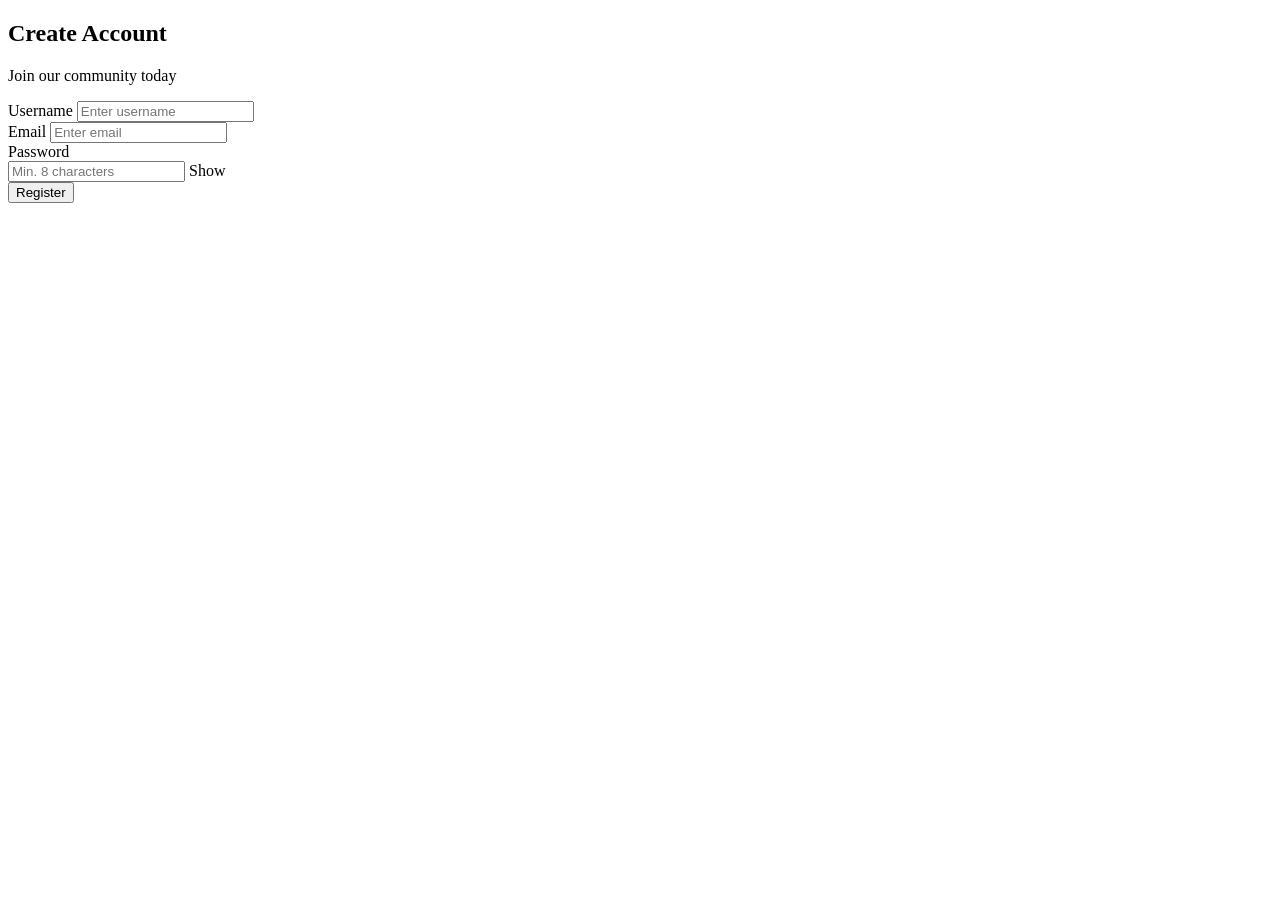
==== Registration-Form/index.html @ cbb8fe9f "chore: rename repository to Frontend-Logic-Portfolio and restructure folders" ====
<!DOCTYPE html>
<html lang="en">
<head>
    <meta charset="UTF-8">
    <meta name="viewport" content="width=device-width, initial-scale=1.0">
    <title>User Registration | Frontend Portfolio</title>
    <link rel="stylesheet" href="style.css">
</head>
<body>
    <div class="form-wrapper">
        <form id="registrationForm" class="registration-form">
            <h2>Create Account</h2>
            <p class="subtitle">Join our community today</p>

            <div class="input-group">
                <label for="username">Username</label>
                <input type="text" id="username" placeholder="Enter username" required>
                <small class="error-msg" id="usernameError"></small>
            </div>

            <div class="input-group">
                <label for="email">Email</label>
                <input type="email" id="email" placeholder="Enter email" required>
                <small class="error-msg" id="emailError"></small>
            </div>

            <div class="input-group">
                <label for="password">Password</label>
                <div class="password-wrapper">
                    <input type="password" id="password" placeholder="Min. 8 characters" required>
                    <span id="togglePassword" class="toggle-btn">Show</span>
                </div>
                <small class="error-msg" id="passwordError"></small>
            </div>

            <button type="submit" id="submitBtn">Register</button>
        </form>
    </div>
    <script src="script.js"></script>
</body>
</html>
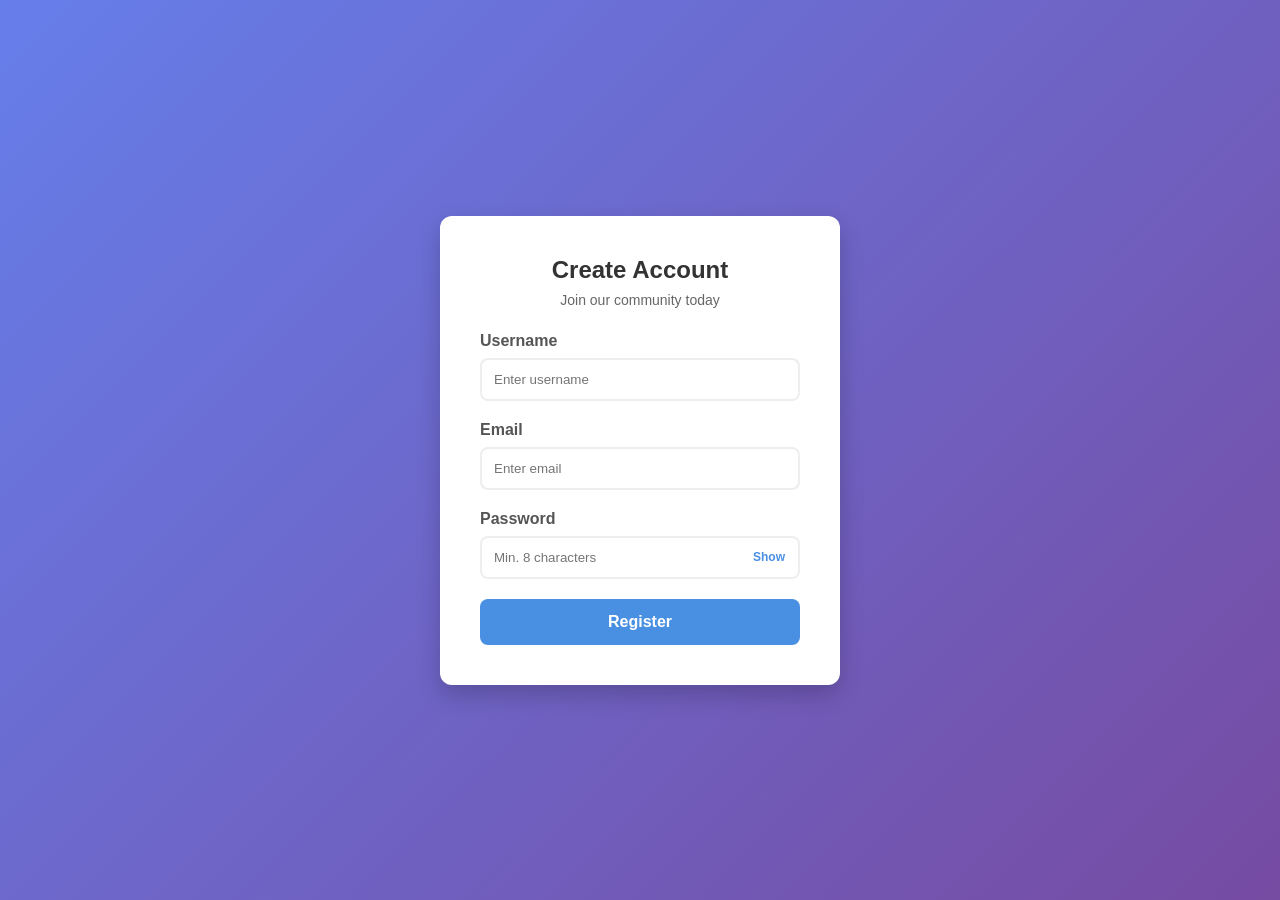
==== commit ab412f61: "docs: update structure to include dynamic error containers for form logic" ====
--- a/Registration-Form/index.html
+++ b/Registration-Form/index.html
@@ -3,7 +3,7 @@
 <head>
     <meta charset="UTF-8">
     <meta name="viewport" content="width=device-width, initial-scale=1.0">
-    <title>User Registration | Frontend Portfolio</title>
+    <title>User Registration | Frontend Logic Portfolio</title>
     <link rel="stylesheet" href="style.css">
 </head>
 <body>
--- a/Registration-Form/style.css
+++ b/Registration-Form/style.css
@@ -0,0 +1,78 @@
+:root {
+    --primary-color: #4a90e2;
+    --secondary-color: #357abd;
+    --error-color: #e74c3c;
+    --success-color: #2ecc71;
+    --bg-gradient: linear-gradient(135deg, #667eea 0%, #764ba2 100%);
+}
+
+* { box-sizing: border-box; margin: 0; padding: 0; }
+
+body {
+    font-family: 'Segoe UI', Roboto, sans-serif;
+    background: var(--bg-gradient);
+    height: 100vh;
+    display: flex;
+    justify-content: center;
+    align-items: center;
+}
+
+.form-wrapper {
+    background: #fff;
+    padding: 40px;
+    border-radius: 12px;
+    box-shadow: 0 10px 25px rgba(0,0,0,0.2);
+    width: 100%;
+    max-width: 400px;
+}
+
+h2 { text-align: center; color: #333; margin-bottom: 8px; }
+.subtitle { text-align: center; color: #666; margin-bottom: 24px; font-size: 14px; }
+
+.input-group { margin-bottom: 20px; position: relative; }
+.input-group label { display: block; margin-bottom: 8px; color: #555; font-weight: 600; }
+
+.password-wrapper { position: relative; display: flex; align-items: center; }
+
+.input-group input {
+    width: 100%;
+    padding: 12px;
+    border: 2px solid #eee;
+    border-radius: 8px;
+    transition: all 0.3s ease;
+}
+
+.input-group input:focus {
+    outline: none;
+    border-color: var(--primary-color);
+}
+
+.toggle-btn {
+    position: absolute;
+    right: 15px;
+    cursor: pointer;
+    font-size: 12px;
+    font-weight: bold;
+    color: var(--primary-color);
+    -webkit-user-select: none; /* Safari and Safari on iOS */
+    -moz-user-select: none;    /* Firefox */
+    -ms-user-select: none;     /* IE 10+ and Edge */
+    user-select: none;
+}
+
+.error-msg { color: var(--error-color); font-size: 12px; display: none; margin-top: 5px; }
+
+button {
+    width: 100%;
+    padding: 14px;
+    background: var(--primary-color);
+    color: white;
+    border: none;
+    border-radius: 8px;
+    font-size: 16px;
+    font-weight: 600;
+    cursor: pointer;
+    transition: background 0.3s ease;
+}
+
+button:hover { background: var(--secondary-color); }
